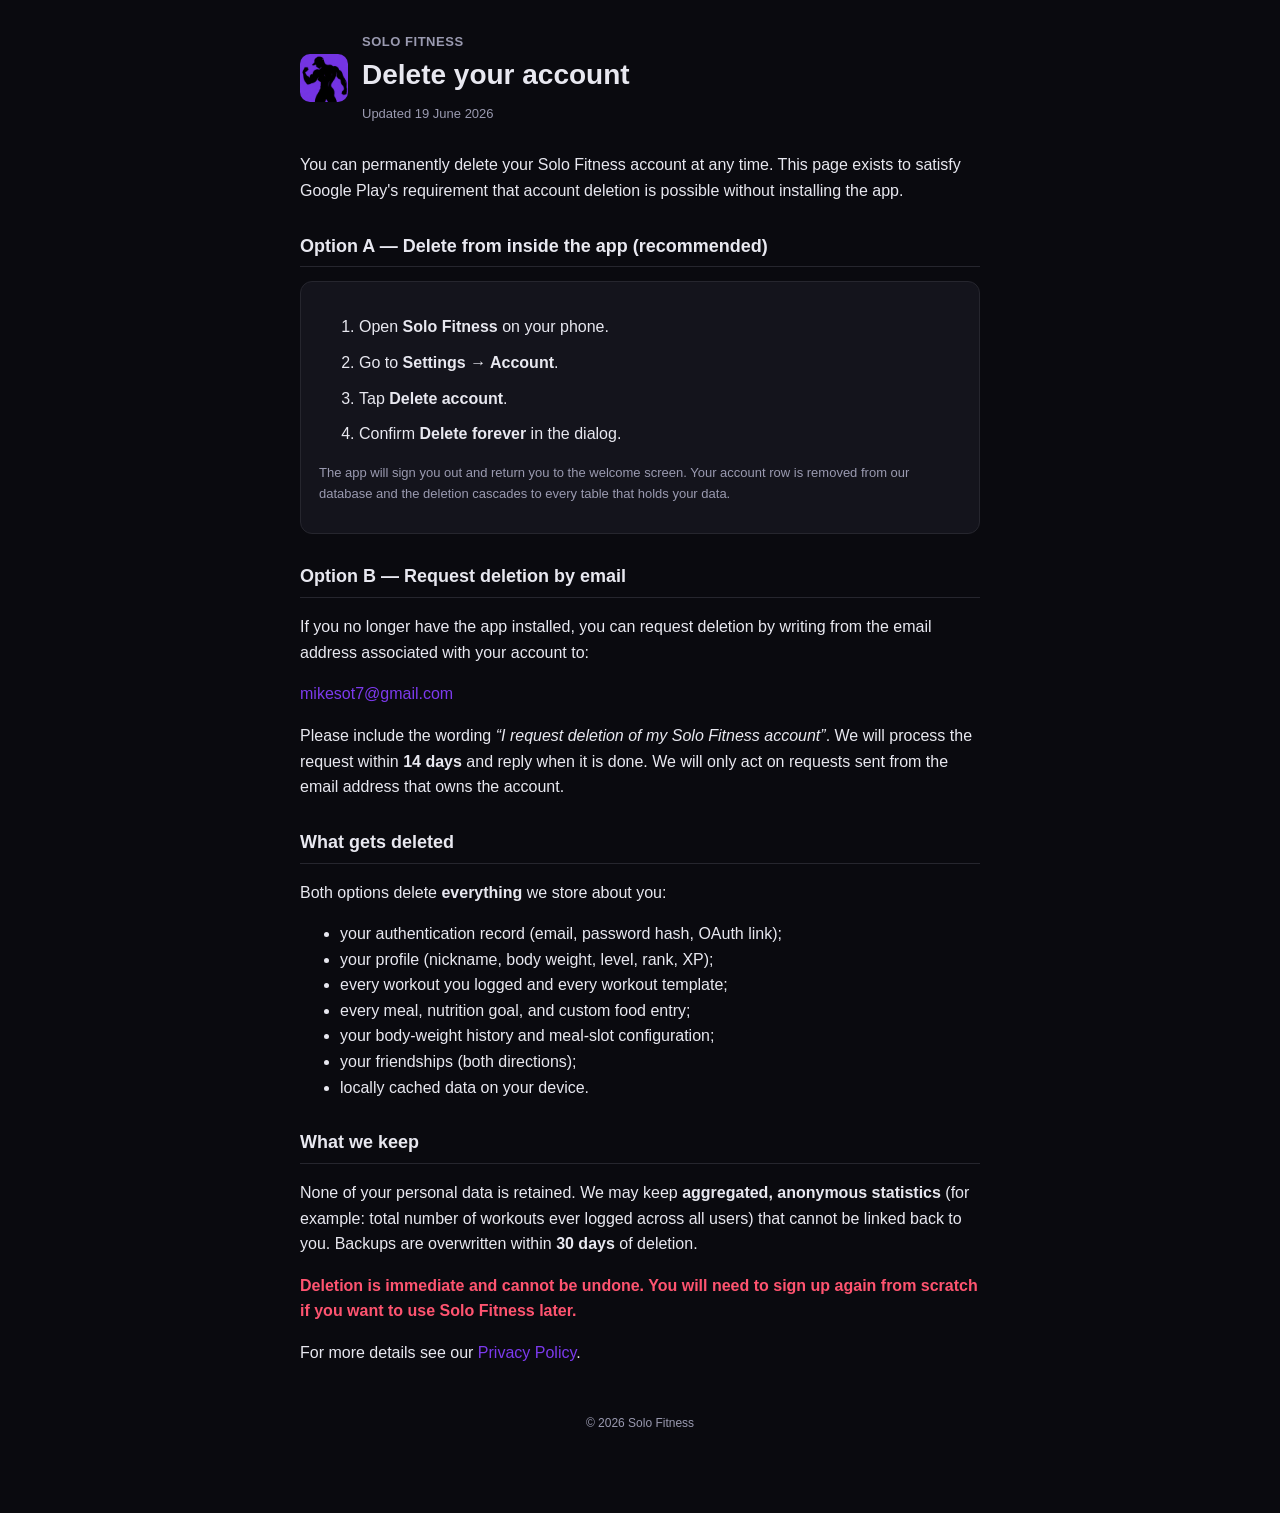
==== account-delete.html @ e368ca5b "Initial commit: Solo Fitness privacy policy and account deletion pages Co-authored-by: Cursor <curso" ====
<!doctype html>
<html lang="en">
<head>
  <meta charset="utf-8" />
  <meta name="viewport" content="width=device-width, initial-scale=1" />
  <title>Solo Fitness — Delete your account</title>
  <meta name="description" content="How to permanently delete your Solo Fitness account and data." />
  <style>
    :root {
      --bg: #0a0a0f;
      --panel: #14141c;
      --text: #e8e8f0;
      --muted: #9a9ab0;
      --accent: #7c3aed;
      --danger: #ff5470;
      --border: #26262e;
    }
    * { box-sizing: border-box; }
    html, body { margin: 0; padding: 0; background: var(--bg); color: var(--text); font-family: -apple-system, BlinkMacSystemFont, "Segoe UI", Roboto, sans-serif; line-height: 1.6; }
    main { max-width: 720px; margin: 0 auto; padding: 32px 20px 80px; }
    h1 { font-size: 28px; margin: 0 0 6px; }
    h2 { font-size: 18px; margin: 28px 0 8px; border-bottom: 1px solid var(--border); padding-bottom: 6px; }
    p, li { color: var(--text); }
    .muted { color: var(--muted); font-size: 13px; }
    a { color: var(--accent); text-decoration: none; }
    a:hover { text-decoration: underline; }
    code { background: var(--panel); padding: 1px 6px; border-radius: 4px; font-size: 13px; }
    ol li { margin: 10px 0; }
    .header { display: flex; align-items: center; gap: 14px; margin-bottom: 28px; }
    .header img { width: 48px; height: 48px; border-radius: 10px; }
    .header .brand { font-weight: 700; letter-spacing: 0.04em; text-transform: uppercase; font-size: 13px; color: var(--muted); }
    .card { background: var(--panel); border: 1px solid var(--border); border-radius: 12px; padding: 16px 18px; margin: 14px 0; }
    .danger { color: var(--danger); font-weight: 600; }
    .small { font-size: 13px; color: var(--muted); }
    footer { color: var(--muted); font-size: 12px; margin-top: 48px; text-align: center; }
  </style>
</head>
<body>
  <main>
    <div class="header">
      <img src="./icon-512.png" alt="Solo Fitness icon" />
      <div>
        <div class="brand">Solo Fitness</div>
        <h1>Delete your account</h1>
        <div class="muted">Updated 19 June 2026</div>
      </div>
    </div>

    <p>You can permanently delete your Solo Fitness account at any time. This
      page exists to satisfy Google Play's requirement that account deletion is
      possible without installing the app.</p>

    <h2>Option A — Delete from inside the app (recommended)</h2>
    <div class="card">
      <ol>
        <li>Open <strong>Solo Fitness</strong> on your phone.</li>
        <li>Go to <strong>Settings → Account</strong>.</li>
        <li>Tap <strong>Delete account</strong>.</li>
        <li>Confirm <strong>Delete forever</strong> in the dialog.</li>
      </ol>
      <p class="small">The app will sign you out and return you to the welcome
        screen. Your account row is removed from our database
        and the deletion cascades to every table that holds your data.</p>
    </div>

    <h2>Option B — Request deletion by email</h2>
    <p>If you no longer have the app installed, you can request deletion by
      writing from the email address associated with your account to:</p>
    <p><a href="mailto:mikesot7@gmail.com?subject=Account%20deletion%20request">mikesot7@gmail.com</a></p>
    <p>Please include the wording <em>“I request deletion of my Solo Fitness
      account”</em>. We will process the request within <strong>14 days</strong>
      and reply when it is done. We will only act on requests sent from the
      email address that owns the account.</p>

    <h2>What gets deleted</h2>
    <p>Both options delete <strong>everything</strong> we store about you:</p>
    <ul>
      <li>your authentication record (email, password hash, OAuth link);</li>
      <li>your profile (nickname, body weight, level, rank, XP);</li>
      <li>every workout you logged and every workout template;</li>
      <li>every meal, nutrition goal, and custom food entry;</li>
      <li>your body-weight history and meal-slot configuration;</li>
      <li>your friendships (both directions);</li>
      <li>locally cached data on your device.</li>
    </ul>

    <h2>What we keep</h2>
    <p>None of your personal data is retained. We may keep <strong>aggregated,
      anonymous statistics</strong> (for example: total number of workouts ever
      logged across all users) that cannot be linked back to you. Backups are
      overwritten within <strong>30 days</strong> of deletion.</p>

    <p class="danger">Deletion is immediate and cannot be undone. You will need
      to sign up again from scratch if you want to use Solo Fitness later.</p>

    <p>For more details see our
      <a href="./privacy-policy.html">Privacy Policy</a>.</p>

    <footer>© 2026 Solo Fitness</footer>
  </main>
</body>
</html>
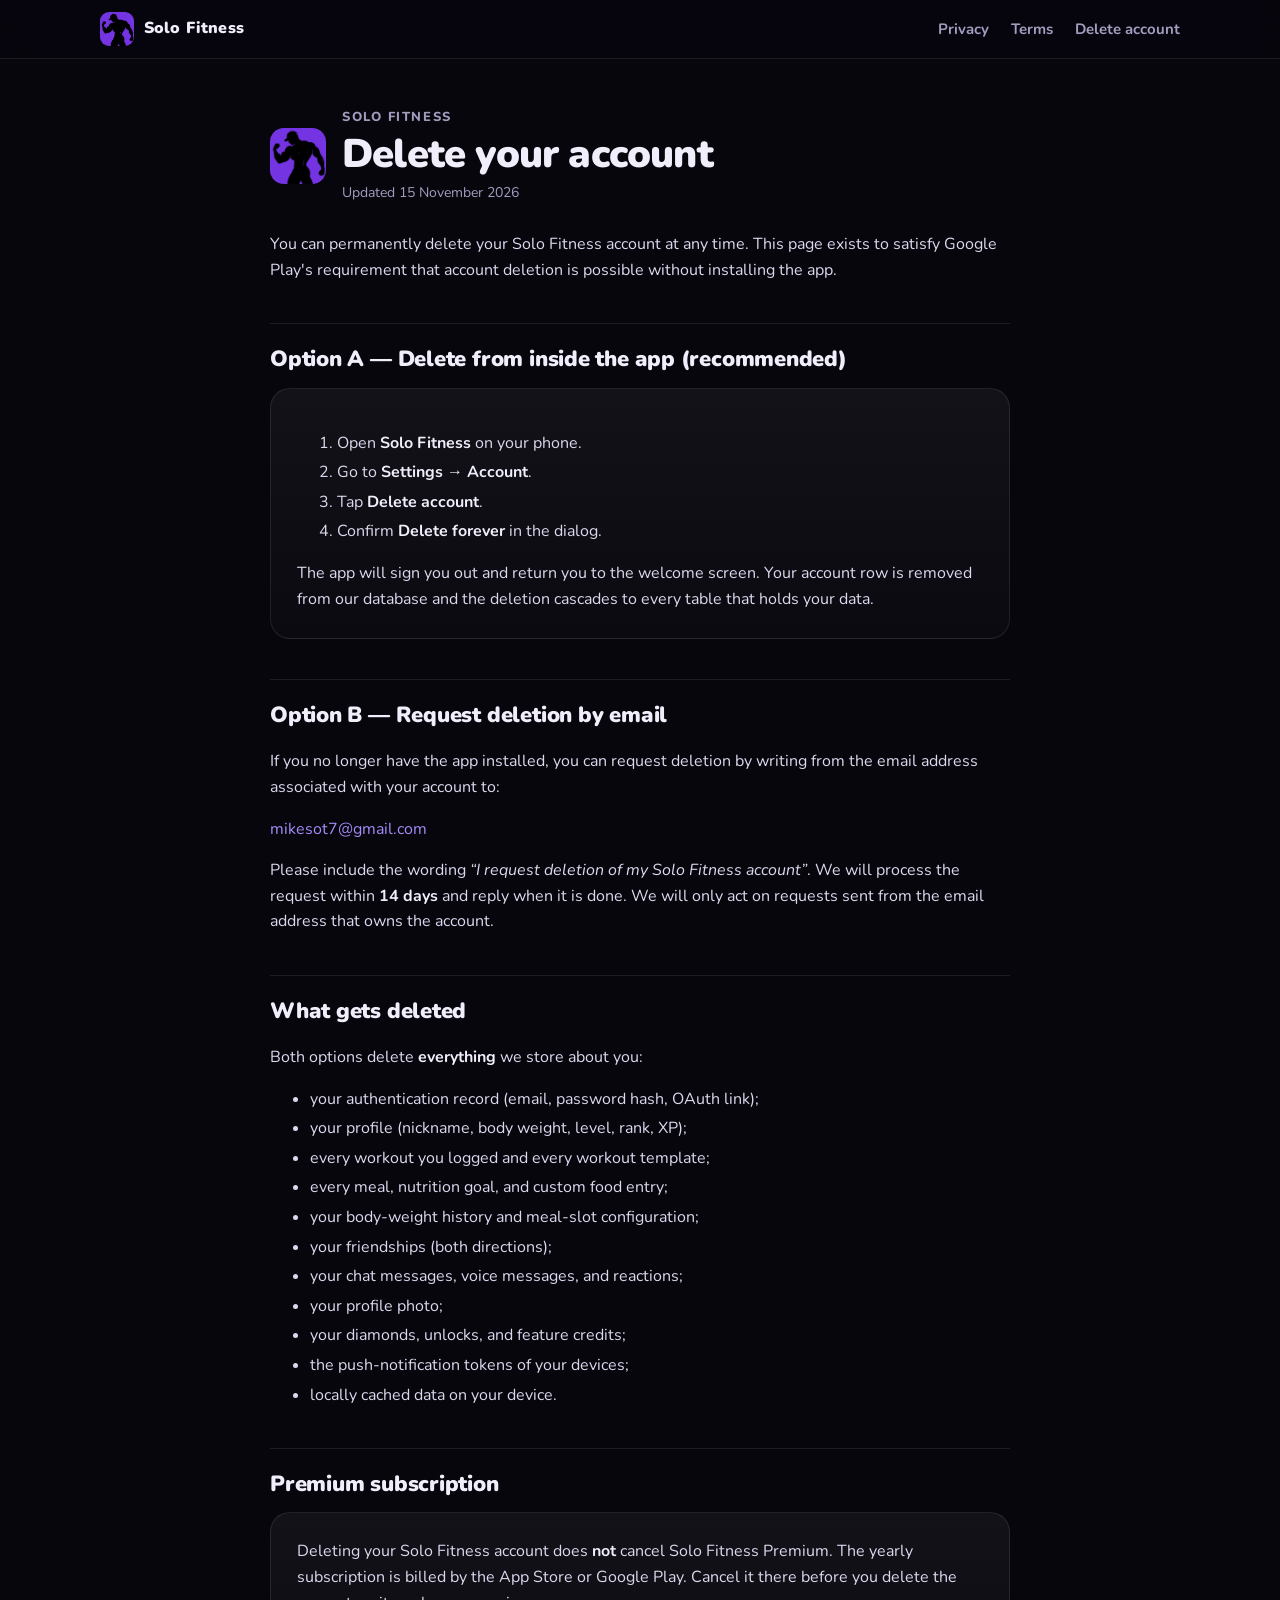
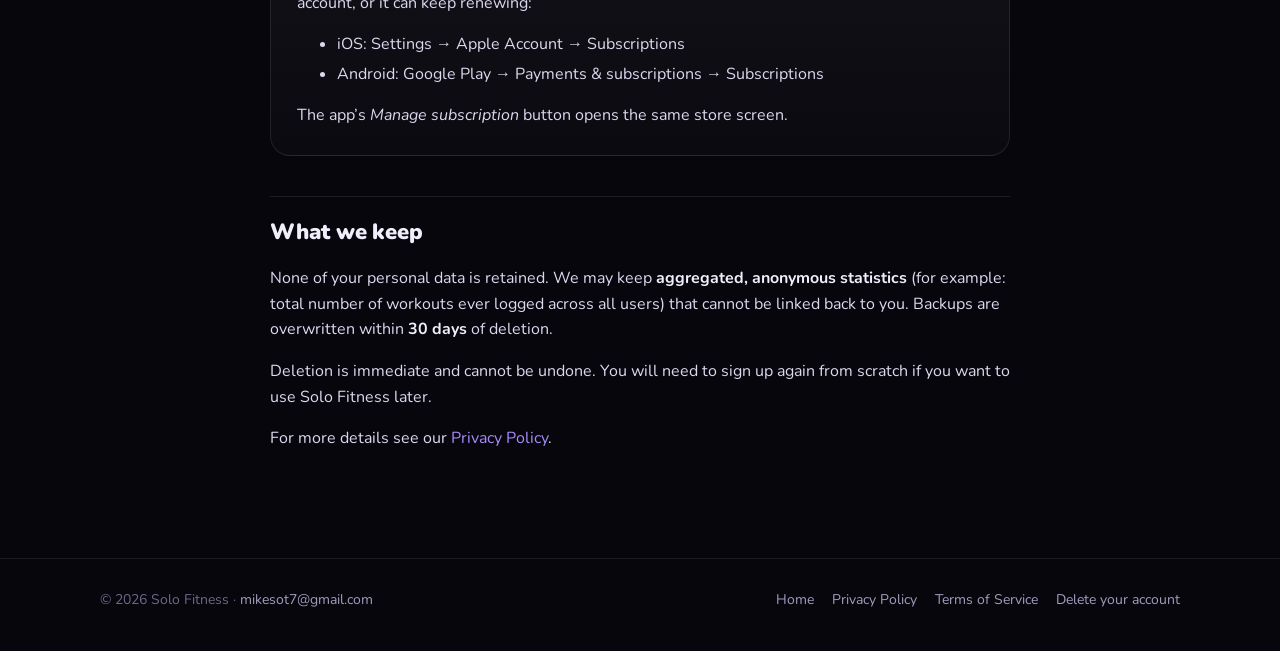
==== commit f96b7db1: "New landing page; update Privacy Policy, Terms, and account deletion (voice messages, push notificat" ====
--- a/account-delete.html
+++ b/account-delete.html
@@ -3,46 +3,34 @@
 <head>
   <meta charset="utf-8" />
   <meta name="viewport" content="width=device-width, initial-scale=1" />
-  <title>Solo Fitness — Delete your account</title>
+  <title>Delete your account — Solo Fitness</title>
   <meta name="description" content="How to permanently delete your Solo Fitness account and data." />
-  <style>
-    :root {
-      --bg: #0a0a0f;
-      --panel: #14141c;
-      --text: #e8e8f0;
-      --muted: #9a9ab0;
-      --accent: #7c3aed;
-      --danger: #ff5470;
-      --border: #26262e;
-    }
-    * { box-sizing: border-box; }
-    html, body { margin: 0; padding: 0; background: var(--bg); color: var(--text); font-family: -apple-system, BlinkMacSystemFont, "Segoe UI", Roboto, sans-serif; line-height: 1.6; }
-    main { max-width: 720px; margin: 0 auto; padding: 32px 20px 80px; }
-    h1 { font-size: 28px; margin: 0 0 6px; }
-    h2 { font-size: 18px; margin: 28px 0 8px; border-bottom: 1px solid var(--border); padding-bottom: 6px; }
-    p, li { color: var(--text); }
-    .muted { color: var(--muted); font-size: 13px; }
-    a { color: var(--accent); text-decoration: none; }
-    a:hover { text-decoration: underline; }
-    code { background: var(--panel); padding: 1px 6px; border-radius: 4px; font-size: 13px; }
-    ol li { margin: 10px 0; }
-    .header { display: flex; align-items: center; gap: 14px; margin-bottom: 28px; }
-    .header img { width: 48px; height: 48px; border-radius: 10px; }
-    .header .brand { font-weight: 700; letter-spacing: 0.04em; text-transform: uppercase; font-size: 13px; color: var(--muted); }
-    .card { background: var(--panel); border: 1px solid var(--border); border-radius: 12px; padding: 16px 18px; margin: 14px 0; }
-    .danger { color: var(--danger); font-weight: 600; }
-    .small { font-size: 13px; color: var(--muted); }
-    footer { color: var(--muted); font-size: 12px; margin-top: 48px; text-align: center; }
-  </style>
+  <meta name="theme-color" content="#07060d" />
+  <link rel="icon" href="./img/icon-256.png" />
+  <link rel="preconnect" href="https://fonts.googleapis.com" />
+  <link rel="preconnect" href="https://fonts.gstatic.com" crossorigin />
+  <link href="https://fonts.googleapis.com/css2?family=Nunito:wght@600;700;800;900&display=swap" rel="stylesheet" />
+  <link rel="stylesheet" href="./site.css" />
 </head>
 <body>
-  <main>
+  <header class="nav">
+    <div class="nav-inner">
+      <a class="brand" href="./"><img src="./img/icon-256.png" alt="" />Solo Fitness</a>
+      <nav class="nav-links">
+        <a href="./privacy-policy.html">Privacy</a>
+        <a href="./terms-of-service.html">Terms</a>
+        <a href="./account-delete.html">Delete account</a>
+      </nav>
+    </div>
+  </header>
+
+  <main class="doc">
     <div class="header">
-      <img src="./icon-512.png" alt="Solo Fitness icon" />
+      <img src="./img/icon-256.png" alt="Solo Fitness icon" />
       <div>
         <div class="brand">Solo Fitness</div>
         <h1>Delete your account</h1>
-        <div class="muted">Updated 19 June 2026</div>
+        <div class="muted">Updated 15 November 2026</div>
       </div>
     </div>
 
@@ -81,8 +69,26 @@
       <li>every meal, nutrition goal, and custom food entry;</li>
       <li>your body-weight history and meal-slot configuration;</li>
       <li>your friendships (both directions);</li>
+      <li>your chat messages, voice messages, and reactions;</li>
+      <li>your profile photo;</li>
+      <li>your diamonds, unlocks, and feature credits;</li>
+      <li>the push-notification tokens of your devices;</li>
       <li>locally cached data on your device.</li>
     </ul>
+
+    <h2>Premium subscription</h2>
+    <div class="card">
+      <p>Deleting your Solo Fitness account does <strong>not</strong> cancel
+        Solo Fitness Premium. The yearly subscription is billed by the
+        App Store or Google Play. Cancel it there before you delete the
+        account, or it can keep renewing:</p>
+      <ul>
+        <li>iOS: Settings → Apple Account → Subscriptions</li>
+        <li>Android: Google Play → Payments &amp; subscriptions → Subscriptions</li>
+      </ul>
+      <p class="small">The app’s <em>Manage subscription</em> button opens the
+        same store screen.</p>
+    </div>
 
     <h2>What we keep</h2>
     <p>None of your personal data is retained. We may keep <strong>aggregated,
@@ -96,7 +102,19 @@
     <p>For more details see our
       <a href="./privacy-policy.html">Privacy Policy</a>.</p>
 
-    <footer>© 2026 Solo Fitness</footer>
+    
   </main>
+
+  <footer class="site">
+    <div class="wrap">
+      <div>© 2026 Solo Fitness · <a href="mailto:mikesot7@gmail.com">mikesot7@gmail.com</a></div>
+      <nav>
+        <a href="./">Home</a>
+        <a href="./privacy-policy.html">Privacy Policy</a>
+        <a href="./terms-of-service.html">Terms of Service</a>
+        <a href="./account-delete.html">Delete your account</a>
+      </nav>
+    </div>
+  </footer>
 </body>
 </html>
--- a/site.css
+++ b/site.css
@@ -0,0 +1,272 @@
+/* Solo Fitness — shared styles for the landing and legal pages. */
+:root {
+  --bg: #07060d;
+  --bg-2: #0e0b1a;
+  --panel: rgba(255, 255, 255, 0.04);
+  --panel-solid: #141022;
+  --border: rgba(255, 255, 255, 0.09);
+  --text: #f1eefb;
+  --muted: #a49cbf;
+  --faint: #6f6889;
+  --violet: #8b5cf6;
+  --violet-2: #a78bfa;
+  --violet-deep: #6d28d9;
+  --pink: #f472b6;
+  --cyan: #22d3ee;
+  --radius: 20px;
+  --max: 1120px;
+}
+
+* { box-sizing: border-box; }
+html { scroll-behavior: smooth; }
+body {
+  margin: 0;
+  background: var(--bg);
+  color: var(--text);
+  font-family: "Nunito", -apple-system, BlinkMacSystemFont, "Segoe UI", Roboto, sans-serif;
+  line-height: 1.6;
+  -webkit-font-smoothing: antialiased;
+  overflow-x: hidden;
+}
+img { max-width: 100%; display: block; }
+a { color: var(--violet-2); text-decoration: none; }
+a:hover { text-decoration: underline; }
+
+/* ── Nav ─────────────────────────────────────────────── */
+.nav {
+  position: sticky; top: 0; z-index: 20;
+  backdrop-filter: blur(18px) saturate(160%);
+  -webkit-backdrop-filter: blur(18px) saturate(160%);
+  background: rgba(7, 6, 13, 0.72);
+  border-bottom: 1px solid var(--border);
+}
+.nav-inner {
+  max-width: var(--max); margin: 0 auto; padding: 12px 20px;
+  display: flex; align-items: center; justify-content: space-between; gap: 16px;
+}
+.brand { display: flex; align-items: center; gap: 10px; color: var(--text); font-weight: 900; letter-spacing: 0.01em; }
+.brand:hover { text-decoration: none; }
+.brand img { width: 34px; height: 34px; border-radius: 9px; }
+.nav-links { display: flex; align-items: center; gap: 22px; font-weight: 700; font-size: 15px; }
+.nav-links a { color: var(--muted); }
+.nav-links a:hover { color: var(--text); text-decoration: none; }
+.nav-links .btn { color: #fff; }
+@media (max-width: 720px) { .nav-links a:not(.btn) { display: none; } }
+
+/* ── Buttons ─────────────────────────────────────────── */
+.btn {
+  display: inline-flex; align-items: center; justify-content: center; gap: 8px;
+  padding: 10px 18px; border-radius: 999px; font-weight: 800; font-size: 15px;
+  background: linear-gradient(135deg, var(--violet), var(--violet-deep));
+  color: #fff; box-shadow: 0 8px 28px rgba(139, 92, 246, 0.35);
+  transition: transform 0.15s ease, box-shadow 0.15s ease;
+}
+.btn:hover { text-decoration: none; transform: translateY(-1px); box-shadow: 0 12px 34px rgba(139, 92, 246, 0.5); }
+.store-row { display: flex; flex-wrap: wrap; gap: 12px; }
+.store {
+  display: inline-flex; align-items: center; gap: 12px;
+  padding: 12px 20px 12px 16px; border-radius: 16px;
+  background: #fff; color: #0b0912; min-width: 196px;
+  transition: transform 0.15s ease;
+}
+.store:hover { text-decoration: none; transform: translateY(-2px); }
+.store svg { width: 26px; height: 26px; flex: none; }
+.store small { display: block; font-size: 11px; font-weight: 700; opacity: 0.7; line-height: 1.1; }
+.store b { display: block; font-size: 18px; font-weight: 900; line-height: 1.15; letter-spacing: -0.01em; }
+.store.ghost { background: rgba(255, 255, 255, 0.06); color: var(--text); border: 1px solid var(--border); }
+
+/* ── Layout helpers ─────────────────────────────────── */
+.wrap { max-width: var(--max); margin: 0 auto; padding: 0 20px; }
+section { position: relative; }
+.eyebrow {
+  display: inline-block; font-size: 13px; font-weight: 800; letter-spacing: 0.14em;
+  text-transform: uppercase; color: var(--violet-2);
+}
+.section-title { font-size: clamp(30px, 4.6vw, 46px); line-height: 1.08; font-weight: 900; letter-spacing: -0.02em; margin: 10px 0 14px; }
+.section-lead { color: var(--muted); font-size: 18px; max-width: 620px; margin: 0; }
+.grad {
+  background: linear-gradient(100deg, #c4b5fd 0%, var(--pink) 45%, var(--cyan) 100%);
+  -webkit-background-clip: text; background-clip: text; color: transparent;
+}
+
+/* ── Hero ───────────────────────────────────────────── */
+.hero { padding: 72px 0 40px; overflow: hidden; }
+.hero::before {
+  content: ""; position: absolute; inset: -20% -10% auto -10%; height: 900px; z-index: -1;
+  background:
+    radial-gradient(600px 420px at 75% 30%, rgba(139, 92, 246, 0.35), transparent 70%),
+    radial-gradient(500px 360px at 15% 10%, rgba(244, 114, 182, 0.14), transparent 70%),
+    radial-gradient(520px 380px at 60% 80%, rgba(34, 211, 238, 0.10), transparent 70%);
+  -webkit-mask-image: linear-gradient(to bottom, #000 55%, transparent 85%);
+          mask-image: linear-gradient(to bottom, #000 55%, transparent 85%);
+}
+.hero-grid { display: grid; grid-template-columns: 1.05fr 1fr; gap: 32px; align-items: center; }
+.hero h1 { font-size: clamp(40px, 6vw, 64px); line-height: 1.0; font-weight: 900; letter-spacing: -0.035em; margin: 16px 0 18px; }
+.hero p.lead { font-size: clamp(17px, 2vw, 20px); color: var(--muted); max-width: 520px; margin: 0 0 28px; }
+.pill {
+  display: inline-flex; align-items: center; gap: 8px; padding: 6px 14px 6px 8px; border-radius: 999px;
+  background: var(--panel); border: 1px solid var(--border); font-size: 14px; font-weight: 700; color: var(--muted);
+}
+.pill img { width: 22px; height: 22px; }
+.hero-note { margin-top: 18px; font-size: 14px; color: var(--faint); }
+
+.stage { position: relative; aspect-ratio: 1 / 1; max-width: 520px; margin-left: auto; width: 100%; }
+.stage .orb {
+  position: absolute; inset: 9%; border-radius: 50%;
+  background: radial-gradient(circle at 50% 40%, rgba(167, 139, 250, 0.55), rgba(109, 40, 217, 0.18) 55%, transparent 72%);
+  filter: blur(6px); animation: pulse 6s ease-in-out infinite;
+}
+.stage .ring {
+  position: absolute; inset: 4%; border-radius: 50%; border: 1px dashed rgba(167, 139, 250, 0.28);
+  animation: spin 60s linear infinite;
+}
+.stage .hero-pet { position: absolute; inset: 12% 10% 6%; width: 80%; height: auto; margin: auto; filter: drop-shadow(0 30px 50px rgba(109, 40, 217, 0.6)); animation: float 6s ease-in-out infinite; }
+.stage .badge { position: absolute; width: 22%; filter: drop-shadow(0 12px 22px rgba(0, 0, 0, 0.5)); animation: float 7s ease-in-out infinite; }
+.stage .b1 { top: 2%; left: 4%; animation-delay: -2s; }
+.stage .b2 { top: 10%; right: 0; width: 18%; animation-delay: -4s; }
+.stage .b3 { bottom: 6%; left: 0; width: 16%; animation-delay: -1s; }
+.chip-xp {
+  position: absolute; right: 2%; bottom: 14%; padding: 10px 14px; border-radius: 14px;
+  background: rgba(20, 16, 34, 0.86); border: 1px solid var(--border); backdrop-filter: blur(10px);
+  font-weight: 900; font-size: 15px; box-shadow: 0 14px 30px rgba(0, 0, 0, 0.45);
+}
+.chip-xp span { color: var(--violet-2); }
+.chip-xp .bar { margin-top: 6px; width: 150px; height: 6px; border-radius: 6px; background: rgba(255, 255, 255, 0.08); overflow: hidden; }
+.chip-xp .bar i { display: block; height: 100%; width: 72%; background: linear-gradient(90deg, var(--violet), var(--pink)); border-radius: 6px; }
+
+@keyframes float { 0%, 100% { transform: translateY(0); } 50% { transform: translateY(-12px); } }
+@keyframes pulse { 0%, 100% { opacity: 0.85; transform: scale(1); } 50% { opacity: 1; transform: scale(1.04); } }
+@keyframes spin { to { transform: rotate(360deg); } }
+@media (prefers-reduced-motion: reduce) { *, *::before { animation: none !important; } }
+
+@media (max-width: 880px) {
+  .hero { padding-top: 40px; }
+  .hero-grid { grid-template-columns: 1fr; }
+  .stage { margin: 8px auto 0; max-width: 420px; }
+}
+
+/* ── Rank ladder ────────────────────────────────────── */
+.ladder { padding: 36px 0 24px; }
+.ladder-row {
+  display: grid; grid-template-columns: repeat(8, 1fr); gap: 10px; align-items: end;
+  padding: 22px; border-radius: var(--radius); background: var(--panel); border: 1px solid var(--border);
+}
+.ladder-row figure { margin: 0; text-align: center; }
+.ladder-row img { width: 100%; max-width: 84px; margin: 0 auto; transition: transform 0.2s ease; }
+.ladder-row figure:hover img { transform: translateY(-6px) scale(1.06); }
+.ladder-row figure:nth-child(1) img { max-width: 56px; }
+.ladder-row figure:nth-child(2) img { max-width: 60px; }
+.ladder-row figure:nth-child(3) img { max-width: 64px; }
+.ladder-row figure:nth-child(4) img { max-width: 68px; }
+.ladder-row figure:nth-child(5) img { max-width: 72px; }
+.ladder-row figure:nth-child(6) img { max-width: 78px; }
+.ladder-row figcaption { font-size: 12px; font-weight: 800; color: var(--faint); margin-top: 6px; letter-spacing: 0.08em; }
+.ladder-caption { text-align: center; color: var(--muted); margin: 14px 0 0; font-size: 15px; }
+@media (max-width: 560px) {
+  .ladder-row { grid-template-columns: repeat(4, 1fr); row-gap: 18px; }
+}
+
+/* ── Features ───────────────────────────────────────── */
+.features { padding: 80px 0 40px; }
+.grid { display: grid; grid-template-columns: repeat(3, 1fr); gap: 16px; margin-top: 36px; }
+.card {
+  position: relative; padding: 26px; border-radius: var(--radius);
+  background: linear-gradient(180deg, rgba(255, 255, 255, 0.05), rgba(255, 255, 255, 0.02));
+  border: 1px solid var(--border); overflow: hidden;
+  transition: border-color 0.2s ease, transform 0.2s ease;
+}
+.card:hover { border-color: rgba(167, 139, 250, 0.45); transform: translateY(-3px); }
+.card .ico {
+  width: 46px; height: 46px; border-radius: 14px; display: grid; place-items: center;
+  background: rgba(139, 92, 246, 0.16); border: 1px solid rgba(167, 139, 250, 0.3); margin-bottom: 16px;
+}
+.card .ico svg { width: 24px; height: 24px; stroke: var(--violet-2); fill: none; stroke-width: 2; stroke-linecap: round; stroke-linejoin: round; }
+.card h3 { margin: 0 0 6px; font-size: 20px; font-weight: 900; letter-spacing: -0.01em; }
+.card p { margin: 0; color: var(--muted); font-size: 15.5px; }
+@media (max-width: 900px) { .grid { grid-template-columns: repeat(2, 1fr); } }
+@media (max-width: 600px) { .grid { grid-template-columns: 1fr; } }
+
+/* ── Companion ──────────────────────────────────────── */
+.companion { padding: 80px 0; }
+.evo {
+  margin-top: 36px; display: grid; grid-template-columns: 1fr auto 1fr auto 1fr; align-items: end; gap: 10px;
+  padding: 34px 26px 26px; border-radius: 28px;
+  background: radial-gradient(800px 300px at 50% 100%, rgba(139, 92, 246, 0.22), transparent 70%), var(--bg-2);
+  border: 1px solid var(--border);
+}
+.evo figure { margin: 0; text-align: center; }
+.evo img { margin: 0 auto; filter: drop-shadow(0 20px 30px rgba(109, 40, 217, 0.45)); }
+.evo .s1 img { width: 62%; }
+.evo .s2 img { width: 80%; }
+.evo .s3 img { width: 100%; }
+.evo figcaption { margin-top: 12px; font-weight: 900; font-size: 17px; }
+.evo figcaption small { display: block; color: var(--faint); font-weight: 700; font-size: 13px; letter-spacing: 0.08em; text-transform: uppercase; }
+.evo .arrow { color: var(--violet-2); font-size: 28px; font-weight: 900; padding-bottom: 60px; opacity: 0.7; }
+@media (max-width: 640px) {
+  .evo { grid-template-columns: 1fr 1fr 1fr; }
+  .evo .arrow { display: none; }
+  .evo figcaption { font-size: 14px; }
+}
+.skins { display: flex; gap: 14px; margin-top: 18px; flex-wrap: wrap; justify-content: center; }
+.skin { display: flex; align-items: center; gap: 12px; padding: 10px 16px 10px 10px; border-radius: 16px; background: var(--panel); border: 1px solid var(--border); font-weight: 800; }
+.skin img { width: 54px; height: 54px; object-fit: contain; }
+.skin small { display: block; color: var(--faint); font-weight: 700; font-size: 12px; }
+
+/* ── Premium ────────────────────────────────────────── */
+.premium { padding: 40px 0 90px; }
+.premium-card {
+  display: grid; grid-template-columns: 1fr 1fr; gap: 28px; padding: 40px; border-radius: 32px;
+  background:
+    radial-gradient(500px 300px at 100% 0%, rgba(244, 114, 182, 0.18), transparent 70%),
+    radial-gradient(600px 360px at 0% 100%, rgba(139, 92, 246, 0.28), transparent 70%),
+    var(--panel-solid);
+  border: 1px solid rgba(167, 139, 250, 0.3);
+}
+.perks { list-style: none; margin: 0; padding: 0; display: grid; gap: 12px; align-content: start; }
+.perks li { display: flex; gap: 12px; align-items: flex-start; font-weight: 700; }
+.perks li::before {
+  content: ""; flex: none; width: 22px; height: 22px; margin-top: 2px; border-radius: 50%;
+  background: linear-gradient(135deg, var(--violet), var(--pink)) center / cover;
+  -webkit-mask: url("data:image/svg+xml,%3Csvg xmlns='http://www.w3.org/2000/svg' viewBox='0 0 24 24'%3E%3Cpath d='M12 0a12 12 0 1 0 0 24 12 12 0 0 0 0-24zm-1.5 17.2-5-5 1.8-1.8 3.2 3.2 6.9-6.9 1.8 1.8z'/%3E%3C/svg%3E") center / contain no-repeat;
+          mask: url("data:image/svg+xml,%3Csvg xmlns='http://www.w3.org/2000/svg' viewBox='0 0 24 24'%3E%3Cpath d='M12 0a12 12 0 1 0 0 24 12 12 0 0 0 0-24zm-1.5 17.2-5-5 1.8-1.8 3.2 3.2 6.9-6.9 1.8 1.8z'/%3E%3C/svg%3E") center / contain no-repeat;
+}
+.perks li span { color: var(--muted); font-weight: 600; display: block; font-size: 14px; }
+.fine { color: var(--faint); font-size: 13px; margin-top: 18px; }
+@media (max-width: 800px) { .premium-card { grid-template-columns: 1fr; padding: 28px 22px; } }
+
+/* ── CTA + footer ───────────────────────────────────── */
+.cta { padding: 20px 0 90px; text-align: center; }
+.cta .store-row { justify-content: center; margin-top: 26px; }
+.cta img.big-icon { width: 96px; height: 96px; border-radius: 24px; margin: 0 auto 18px; box-shadow: 0 18px 50px rgba(139, 92, 246, 0.45); }
+
+footer.site {
+  border-top: 1px solid var(--border); padding: 30px 0 40px; color: var(--faint); font-size: 14px;
+}
+footer.site .wrap { display: flex; flex-wrap: wrap; gap: 14px 28px; justify-content: space-between; align-items: center; }
+footer.site nav { display: flex; flex-wrap: wrap; gap: 18px; }
+footer.site a { color: var(--muted); }
+
+/* ── Legal pages ────────────────────────────────────── */
+.doc { max-width: 780px; margin: 0 auto; padding: 48px 20px 90px; }
+.doc .header { display: flex; align-items: center; gap: 16px; margin-bottom: 28px; }
+.doc .header img { width: 56px; height: 56px; border-radius: 14px; }
+.doc .header .brand { font-size: 13px; color: var(--muted); text-transform: uppercase; letter-spacing: 0.12em; font-weight: 800; }
+.doc h1 { font-size: clamp(30px, 5vw, 40px); line-height: 1.1; margin: 4px 0 6px; font-weight: 900; letter-spacing: -0.02em; }
+.doc h2 { font-size: 22px; margin: 40px 0 10px; padding-top: 18px; border-top: 1px solid var(--border); font-weight: 900; letter-spacing: -0.01em; }
+.doc h3 { font-size: 17px; margin: 24px 0 6px; font-weight: 800; }
+.doc p, .doc li { color: #ddd8ee; font-size: 16px; }
+.doc li { margin: 4px 0; }
+.doc strong { color: var(--text); }
+.doc hr { display: none; }
+.doc table { border-collapse: collapse; width: 100%; margin: 14px 0; font-size: 14.5px; display: block; overflow-x: auto; }
+.doc th, .doc td { border: 1px solid var(--border); padding: 10px 12px; text-align: left; vertical-align: top; }
+.doc th { background: var(--panel-solid); font-weight: 800; }
+.doc code { background: var(--panel-solid); padding: 1px 6px; border-radius: 6px; font-size: 13.5px; }
+.doc .muted, .muted { color: var(--muted); font-size: 14px; }
+.doc .related { display: flex; flex-wrap: wrap; gap: 10px; margin: 0 0 8px; }
+.doc .related a {
+  padding: 6px 14px; border-radius: 999px; background: var(--panel); border: 1px solid var(--border);
+  color: var(--text); font-weight: 700; font-size: 14px;
+}
+.doc .related a:hover { border-color: var(--violet); text-decoration: none; }
+.doc .callout { padding: 16px 18px; border-radius: 16px; background: rgba(139, 92, 246, 0.1); border: 1px solid rgba(167, 139, 250, 0.3); margin: 18px 0; }
